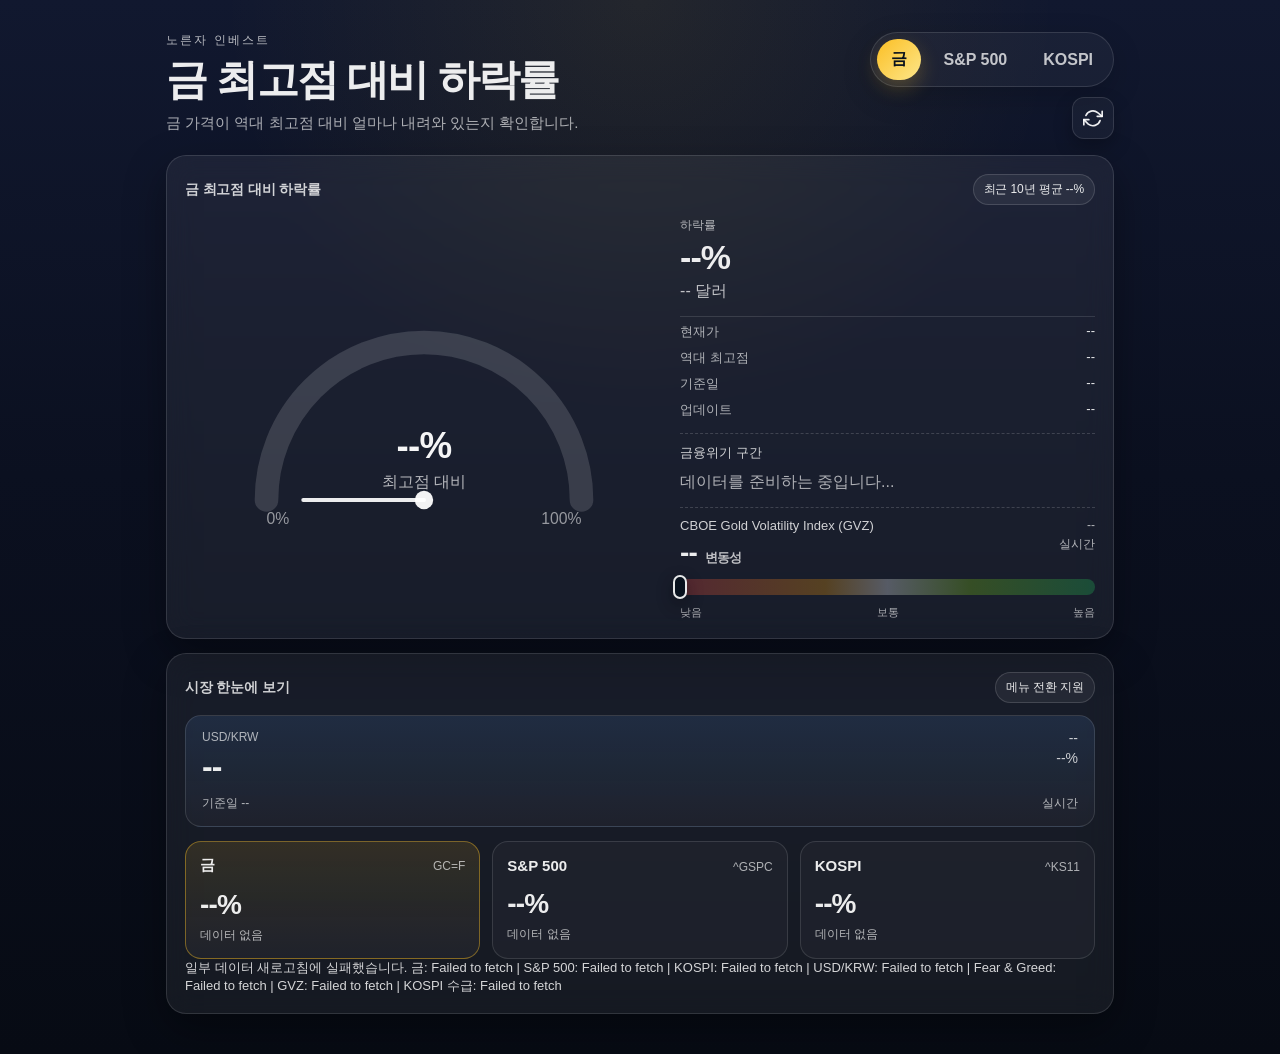
==== index.html @ 830c45ad "Deploy from noleunja002/noleunja-invest@c8a34fbc69ce54827d22c3bf6255920e33482e37" ====
<!doctype html>
<html lang="ko">
  <head>
    <meta charset="UTF-8" />
    <meta name="viewport" content="width=device-width, initial-scale=1.0" />
    <meta name="theme-color" content="#0b1020" />
    <meta
      name="description"
      content="금, S&P 500, KOSPI의 최고점 대비 하락률과 주요 금융위기 구간을 보여주는 대시보드"
    />
    <meta property="og:title" content="시장 하락률 게이지" />
    <meta
      property="og:description"
      content="금, S&P 500, KOSPI의 최고점 대비 하락률을 빠르게 확인하세요"
    />
    <meta property="og:type" content="website" />
    <meta property="og:image" content="/icons/og.png" />
    <meta name="twitter:card" content="summary_large_image" />
    <meta name="twitter:title" content="시장 하락률 게이지" />
    <meta
      name="twitter:description"
      content="최고점 대비 하락률과 주요 금융위기 구간을 한눈에 확인하세요"
    />
    <meta name="twitter:image" content="/icons/og.png" />
    <link rel="manifest" href="/manifest.webmanifest" />
    <link rel="icon" href="/icons/icon.svg" type="image/svg+xml" />
    <link rel="apple-touch-icon" href="/icons/icon.svg" />
    <title>시장 하락률 게이지</title>
    <script type="module" crossorigin src="/assets/index-pR6zV9r0.js"></script>
    <link rel="stylesheet" crossorigin href="/assets/index-CnhpKyGx.css">
  </head>
  <body>
    <div id="root"></div>
  </body>
</html>
---- assets/index-CnhpKyGx.css ----
:root{--bg: #0b1020;--bgGlow: rgba(250, 204, 21, .08);--card: rgba(255, 255, 255, .06);--cardBorder: rgba(255, 255, 255, .12);--text: rgba(255, 255, 255, .92);--muted: rgba(255, 255, 255, .65);--shadow: 0 16px 40px rgba(0, 0, 0, .35);--accent: #fbbf24}*{box-sizing:border-box}html,body,#root{min-height:100%}body{margin:0;font-family:Pretendard,Inter,Noto Sans KR,Apple SD Gothic Neo,Malgun Gothic,sans-serif;color:var(--text);background:radial-gradient(circle at top,var(--bgGlow),transparent 34%),linear-gradient(180deg,#11182f,#0b1020 45%,#070b14)}button,input,textarea,select{font:inherit}.wrap{max-width:980px;margin:0 auto;padding:32px 16px 40px}.header{display:flex;align-items:flex-start;justify-content:space-between;gap:16px;margin-bottom:16px}.title h1{margin:0;font-size:clamp(2rem,4vw,2.6rem);line-height:1.02;letter-spacing:-.04em}.eyebrow{margin:0 0 10px;color:#ffffffb3;font-size:12px;letter-spacing:.18em;text-transform:uppercase}.sub{max-width:560px;margin:10px 0 0;color:var(--muted);font-size:15px;line-height:1.6}.actions{display:flex;gap:8px}.headerControls{display:grid;gap:10px;justify-items:end}.menu{display:flex;gap:8px;padding:6px;border:1px solid rgba(255,255,255,.12);border-radius:999px;background:#ffffff0a;box-shadow:0 10px 30px #0000002e}.menuBtn{-webkit-appearance:none;-moz-appearance:none;appearance:none;border:0;background:transparent;color:#ffffffbd;padding:10px 14px;border-radius:999px;cursor:pointer;font-weight:700;transition:background .16s ease,color .16s ease,transform .16s ease}.menuBtn:hover{color:#fffffff5;transform:translateY(-1px)}.menuBtn.isActive{color:#08111d;background:linear-gradient(135deg,#fbbf24,#fde68a);box-shadow:0 8px 20px #fbbf243d}.btn{-webkit-appearance:none;-moz-appearance:none;appearance:none;border:1px solid var(--cardBorder);background:#ffffff0a;color:var(--text);padding:9px 12px;border-radius:12px;cursor:pointer;box-shadow:0 8px 18px #00000040;transition:background .16s ease,border-color .16s ease,transform .16s ease}.btn:hover{border-color:#ffffff38;background:#ffffff14;transform:translateY(-1px)}.btnPrimary{border-color:#fbbf2480;background:#fbbf241f}.btnIcon{width:42px;height:42px;padding:0;display:inline-flex;align-items:center;justify-content:center}.btn:disabled{opacity:.72;cursor:not-allowed;transform:none}.card{border:1px solid var(--cardBorder);background:var(--card);border-radius:20px;padding:18px;box-shadow:var(--shadow);-webkit-backdrop-filter:blur(14px);backdrop-filter:blur(14px)}.card+.card{margin-top:14px}.cardHeader{display:flex;align-items:center;justify-content:space-between;gap:12px;margin-bottom:12px}.cardTitle{margin:0;font-size:14px;color:#fffc;font-weight:700;letter-spacing:-.01em}.cardBadge{display:inline-flex;align-items:center;justify-content:center;padding:6px 10px;border-radius:999px;font-size:12px;letter-spacing:-.01em;color:#ffffffe6;background:#ffffff0f;border:1px solid rgba(255,255,255,.14);white-space:nowrap}.grid{display:grid;grid-template-columns:1.15fr 1fr;gap:18px;align-items:center}.gauge{display:flex;align-items:center;justify-content:center;padding-top:6px}.gaugeSvg{width:min(420px,100%);height:auto}.track{fill:none;stroke:#ffffff24;stroke-width:18;stroke-linecap:round}.arc{fill:none;stroke:url(#gaugeGrad);stroke-width:18;stroke-linecap:round}.needle line{stroke:#ffffffeb;stroke-width:3;stroke-linecap:round}.needle circle{fill:#fffffff2}.value{font-size:28px;font-weight:800;letter-spacing:-.02em;fill:#fffffff5}.label{font-size:12px;fill:#ffffffad}.tick{font-size:12px;fill:#ffffff8c}.stats{display:flex;flex-direction:column;gap:14px}.kpiLabel{font-size:12px;color:var(--muted)}.kpiValue{font-size:34px;font-weight:800;letter-spacing:-.03em;margin-top:4px}.kpiHint{margin-top:4px;color:#ffffffb8}.rows{display:grid;gap:8px;padding-top:6px;border-top:1px solid rgba(255,255,255,.12)}.row{display:flex;justify-content:space-between;gap:12px}.rowLabel{color:var(--muted);font-size:13px}.rowValue{font-size:13px;font-variant-numeric:tabular-nums;text-align:right}.details{border-top:1px dashed rgba(255,255,255,.16);padding-top:10px}.details summary{cursor:pointer;color:#ffffffc7;font-size:13px}.crises{border-top:1px dashed rgba(255,255,255,.16);padding-top:10px;display:grid;gap:10px}.crisesTitle{font-size:13px;color:#fffc}.crisisList{display:grid;gap:8px}.crisisItem{display:grid;grid-template-columns:auto 1fr auto;gap:10px;align-items:baseline;padding:9px 10px;border-radius:12px;border:1px solid rgba(255,255,255,.12);background:#ffffff08}.crisisDot{width:10px;height:10px;border-radius:999px;margin-top:4px;background:var(--accent);box-shadow:0 0 0 3px #ffffff0f}.crisisName{font-size:13px}.crisisMeta{grid-column:2 / span 2;color:#ffffff9e;font-size:12px}.crisisPct{font-size:13px;color:#ffffffeb;font-variant-numeric:tabular-nums}.muted{color:var(--muted)}.fxCard{display:grid;gap:10px;margin-bottom:14px;padding:14px 16px;border:1px solid rgba(255,255,255,.12);border-radius:16px;background:linear-gradient(180deg,#60a5fa1f,#ffffff08)}.fxCardTop{display:flex;align-items:flex-start;justify-content:space-between;gap:16px}.fxLabel{font-size:12px;color:var(--muted)}.fxValue{margin-top:4px;font-size:32px;font-weight:800;letter-spacing:-.03em}.fxChange{display:grid;gap:4px;justify-items:end;font-variant-numeric:tabular-nums;font-size:14px}.fxMeta{display:flex;justify-content:space-between;gap:12px;font-size:12px;color:#ffffffad}.fearGreedCard{display:grid;gap:10px;padding-top:10px;border-top:1px dashed rgba(255,255,255,.16)}.fearGreedHeader{display:flex;align-items:flex-start;justify-content:space-between;gap:12px}.fearGreedScore{display:flex;align-items:baseline;gap:8px;margin-top:4px;font-size:28px;font-weight:800;letter-spacing:-.03em}.fearGreedScore span{font-size:13px;font-weight:600;color:#ffffffb8}.fearGreedMeta{display:grid;gap:4px;justify-items:end;font-size:12px;color:#ffffffad}.fearGreedGauge{position:relative;height:16px}.fearGreedTrack{position:absolute;top:0;right:0;bottom:0;left:0;border-radius:999px;background:linear-gradient(90deg,#ef4444,#f59e0b 35%,#f8fafc 50%,#84cc16 70%,#22c55e);opacity:.28}.fearGreedFill{position:absolute;left:0;top:0;bottom:0;border-radius:999px}.fearGreedNeedle{position:absolute;top:-4px;width:14px;height:24px;border-radius:999px;border:2px solid rgba(255,255,255,.9);background:#08111d;box-shadow:0 6px 16px #00000059}.fearGreedScale{display:flex;justify-content:space-between;gap:12px;font-size:11px;color:#ffffff9e}.flowCard{display:grid;gap:12px;padding-top:10px;border-top:1px dashed rgba(255,255,255,.16)}.flowLegend{display:grid;grid-template-columns:1fr auto 1fr;align-items:center;gap:10px;font-size:11px;color:#ffffff9e}.flowLegendSell{justify-self:start;color:#93c5fd}.flowLegendCenter{color:#ffffff80}.flowLegendBuy{justify-self:end;color:#fca5a5}.flowRows{display:grid;gap:10px}.flowRow{display:grid;gap:6px}.flowRowTop{display:flex;align-items:baseline;justify-content:space-between;gap:12px}.flowName{font-size:13px;color:#ffffffd6}.flowValue{font-size:13px;font-variant-numeric:tabular-nums}.isBuyText{color:#fca5a5}.isSellText{color:#93c5fd}.flowTrack{position:relative;height:18px;border-radius:999px;background:#ffffff0f;overflow:hidden}.flowAxis{position:absolute;left:calc(50% - 1px);top:2px;bottom:2px;width:2px;border-radius:999px;background:#ffffff3d}.flowBar{position:absolute;top:2px;bottom:2px;border-radius:999px}.isBuyBar{left:50%;background:linear-gradient(90deg,#fb7185,#ef4444)}.isSellBar{right:50%;background:linear-gradient(90deg,#60a5fa,#2563eb)}.isUp{color:#fda4af}.isDown{color:#86efac}.isFlat{color:#ffffffc7}.isFear{background:linear-gradient(90deg,#b91c1c,#ef4444)}.isCool{background:linear-gradient(90deg,#f97316,#f59e0b)}.isWarm{background:linear-gradient(90deg,#d4d4d8,#fde68a)}.isGreed{background:linear-gradient(90deg,#65a30d,#16a34a)}.marketCards{display:grid;grid-template-columns:repeat(auto-fit,minmax(220px,1fr));gap:12px}.marketCard{-webkit-appearance:none;-moz-appearance:none;appearance:none;text-align:left;border:1px solid rgba(255,255,255,.12);background:#ffffff08;color:var(--text);border-radius:16px;padding:14px;cursor:pointer;transition:border-color .16s ease,background .16s ease,transform .16s ease}.marketCard:hover{border-color:#ffffff3d;background:#ffffff0f;transform:translateY(-1px)}.marketCard.isActive{border-color:#fbbf246b;background:linear-gradient(180deg,#fbbf241f,#ffffff0a)}.marketCardTop{display:flex;align-items:baseline;justify-content:space-between;gap:12px;margin-bottom:14px}.marketCardTop strong{font-size:15px}.marketCardTop span{font-size:12px;color:var(--muted)}.marketCardValue{font-size:28px;font-weight:800;letter-spacing:-.03em}.marketCardMeta{margin-top:6px;font-size:12px;color:#ffffffad}.stack{display:grid;gap:10px}.status{min-height:20px;font-size:13px;color:#ffffffd1}@media (max-width: 860px){.wrap{padding-top:24px}.header,.cardHeader,.row{flex-direction:column;align-items:flex-start}.actions{width:100%;justify-content:flex-start}.headerControls{width:100%;justify-items:start}.menu{width:100%;overflow-x:auto}.grid{grid-template-columns:1fr}.fxCardTop,.fxMeta,.fearGreedHeader{flex-direction:column;align-items:flex-start}.fearGreedMeta{justify-items:start}.rowValue{text-align:left}}
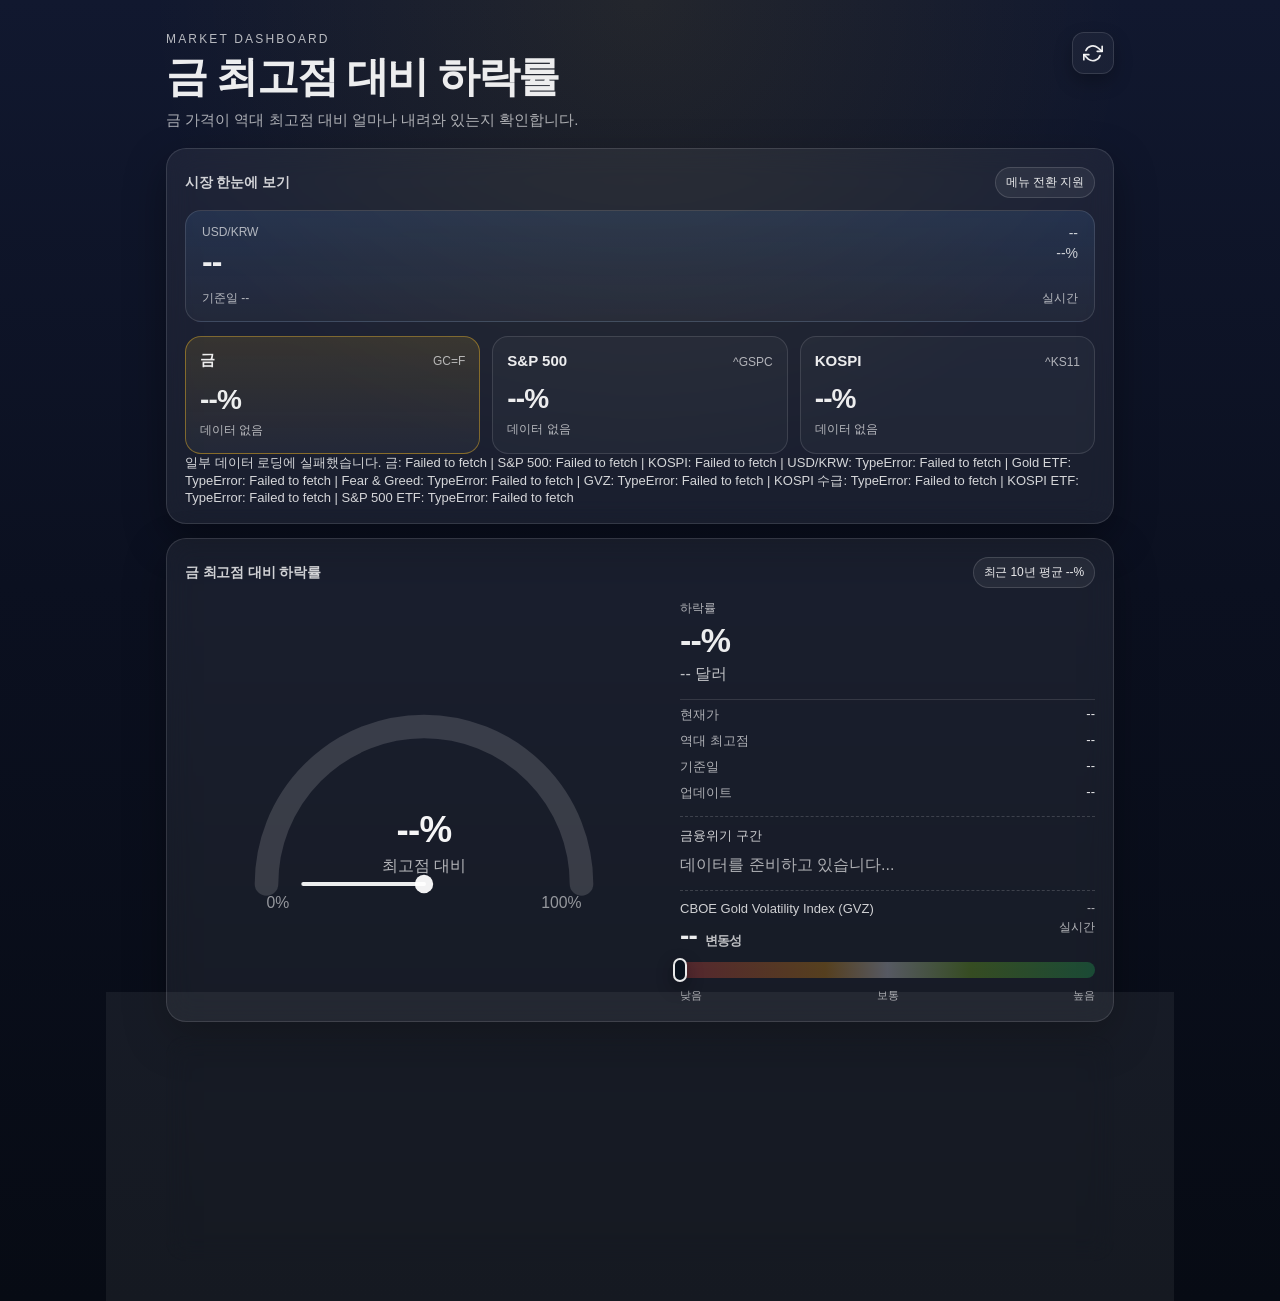
==== commit b1bcd334: "Deploy from noleunja002/noleunja-invest@25cadd99d7eaa1c0fa21e3482a8dd39b56656295" ====
--- a/index.html
+++ b/index.html
@@ -1,35 +1,29 @@
 <!doctype html>
 <html lang="ko">
-  <head>
-    <meta charset="UTF-8" />
-    <meta name="viewport" content="width=device-width, initial-scale=1.0" />
-    <meta name="theme-color" content="#0b1020" />
-    <meta
-      name="description"
-      content="금, S&P 500, KOSPI의 최고점 대비 하락률과 주요 금융위기 구간을 보여주는 대시보드"
-    />
-    <meta property="og:title" content="시장 하락률 게이지" />
-    <meta
-      property="og:description"
-      content="금, S&P 500, KOSPI의 최고점 대비 하락률을 빠르게 확인하세요"
-    />
-    <meta property="og:type" content="website" />
-    <meta property="og:image" content="/icons/og.png" />
-    <meta name="twitter:card" content="summary_large_image" />
-    <meta name="twitter:title" content="시장 하락률 게이지" />
-    <meta
-      name="twitter:description"
-      content="최고점 대비 하락률과 주요 금융위기 구간을 한눈에 확인하세요"
-    />
-    <meta name="twitter:image" content="/icons/og.png" />
-    <link rel="manifest" href="/manifest.webmanifest" />
-    <link rel="icon" href="/icons/icon.svg" type="image/svg+xml" />
-    <link rel="apple-touch-icon" href="/icons/icon.svg" />
-    <title>시장 하락률 게이지</title>
-    <script type="module" crossorigin src="/assets/index-pR6zV9r0.js"></script>
-    <link rel="stylesheet" crossorigin href="/assets/index-CnhpKyGx.css">
-  </head>
-  <body>
-    <div id="root"></div>
-  </body>
-</html>
+
+<head>
+  <meta charset="UTF-8" />
+  <meta name="viewport" content="width=device-width, initial-scale=1.0" />
+  <meta name="theme-color" content="#0b1020" />
+  <meta name="description" content="금, S&P 500, KOSPI의 최고점 대비 하락률과 주요 금융위기 구간을 보여주는 대시보드" />
+  <meta property="og:title" content="노른자 인베스트" />
+  <meta property="og:description" content="금, S&P 500, KOSPI의 최고점 대비 하락률을 빠르게 확인하세요" />
+  <meta property="og:type" content="website" />
+  <meta property="og:image" content="/icons/og.png" />
+  <meta name="twitter:card" content="summary_large_image" />
+  <meta name="twitter:title" content="노른자 인베스트" />
+  <meta name="twitter:description" content="최고점 대비 하락률과 주요 금융위기 구간을 한눈에 확인하세요" />
+  <meta name="twitter:image" content="/icons/og.png" />
+  <link rel="manifest" href="/manifest.webmanifest" />
+  <link rel="icon" href="/icons/icon.svg" type="image/svg+xml" />
+  <link rel="apple-touch-icon" href="/icons/icon.svg" />
+  <title>노른자 인베스트</title>
+  <script type="module" crossorigin src="/assets/index-Ckg2eREU.js"></script>
+  <link rel="stylesheet" crossorigin href="/assets/index-Uw_IAlEs.css">
+</head>
+
+<body>
+  <div id="root"></div>
+</body>
+
+</html>
--- a/assets/index-Uw_IAlEs.css
+++ b/assets/index-Uw_IAlEs.css
@@ -0,0 +1 @@
+:root{--bg: #0b1020;--bgGlow: rgba(250, 204, 21, .08);--card: rgba(255, 255, 255, .06);--cardBorder: rgba(255, 255, 255, .12);--text: rgba(255, 255, 255, .92);--muted: rgba(255, 255, 255, .65);--shadow: 0 16px 40px rgba(0, 0, 0, .35);--accent: #fbbf24}*{box-sizing:border-box}html,body,#root{min-height:100%}body{margin:0;font-family:Pretendard,Inter,Noto Sans KR,Apple SD Gothic Neo,Malgun Gothic,sans-serif;color:var(--text);background:radial-gradient(circle at top,var(--bgGlow),transparent 34%),linear-gradient(180deg,#11182f,#0b1020 45%,#070b14)}button,input,textarea,select{font:inherit}.wrap{max-width:980px;margin:0 auto;padding:32px 16px 40px}.header{display:flex;align-items:flex-start;justify-content:space-between;gap:16px;margin-bottom:16px}.title h1{margin:0;font-size:clamp(2rem,4vw,2.6rem);line-height:1.02;letter-spacing:-.04em}.eyebrow{margin:0 0 10px;color:#ffffffb3;font-size:12px;letter-spacing:.18em;text-transform:uppercase}.sub{max-width:560px;margin:10px 0 0;color:var(--muted);font-size:15px;line-height:1.6}.actions{display:flex;gap:8px}.headerControls{display:grid;gap:10px;justify-items:end}.menu{display:flex;gap:8px;padding:6px;border:1px solid rgba(255,255,255,.12);border-radius:999px;background:#ffffff0a;box-shadow:0 10px 30px #0000002e}.menuBtn{-webkit-appearance:none;-moz-appearance:none;appearance:none;border:0;background:transparent;color:#ffffffbd;padding:10px 14px;border-radius:999px;cursor:pointer;font-weight:700;transition:background .16s ease,color .16s ease,transform .16s ease}.menuBtn:hover{color:#fffffff5;transform:translateY(-1px)}.menuBtn.isActive{color:#08111d;background:linear-gradient(135deg,#fbbf24,#fde68a);box-shadow:0 8px 20px #fbbf243d}.btn{-webkit-appearance:none;-moz-appearance:none;appearance:none;border:1px solid var(--cardBorder);background:#ffffff0a;color:var(--text);padding:9px 12px;border-radius:12px;cursor:pointer;box-shadow:0 8px 18px #00000040;transition:background .16s ease,border-color .16s ease,transform .16s ease}.btn:hover{border-color:#ffffff38;background:#ffffff14;transform:translateY(-1px)}.btnPrimary{border-color:#fbbf2480;background:#fbbf241f}.btnIcon{width:42px;height:42px;padding:0;display:inline-flex;align-items:center;justify-content:center}.btn:disabled{opacity:.72;cursor:not-allowed;transform:none}.card{border:1px solid var(--cardBorder);background:var(--card);border-radius:20px;padding:18px;box-shadow:var(--shadow);-webkit-backdrop-filter:blur(14px);backdrop-filter:blur(14px)}.card+.card{margin-top:14px}.cardHeader{display:flex;align-items:center;justify-content:space-between;gap:12px;margin-bottom:12px}.cardTitle{margin:0;font-size:14px;color:#fffc;font-weight:700;letter-spacing:-.01em}.cardBadge{display:inline-flex;align-items:center;justify-content:center;padding:6px 10px;border-radius:999px;font-size:12px;letter-spacing:-.01em;color:#ffffffe6;background:#ffffff0f;border:1px solid rgba(255,255,255,.14);white-space:nowrap}.grid{display:grid;grid-template-columns:1.15fr 1fr;gap:18px;align-items:center}.gauge{display:flex;align-items:center;justify-content:center;padding-top:6px}.gaugeSvg{width:min(420px,100%);height:auto}.track{fill:none;stroke:#ffffff24;stroke-width:18;stroke-linecap:round}.arc{fill:none;stroke:url(#gaugeGrad);stroke-width:18;stroke-linecap:round}.gaugeMarkRing{fill:#0b1020eb;stroke:#ffffff52;stroke-width:2}.gaugeMarkDot{stroke:#ffffffe0;stroke-width:1.5}.needle line{stroke:#ffffffeb;stroke-width:3;stroke-linecap:round}.needle circle{fill:#fffffff2}.value{font-size:28px;font-weight:800;letter-spacing:-.02em;fill:#fffffff5}.label{font-size:12px;fill:#ffffffad}.tick{font-size:12px;fill:#ffffff8c}.stats{display:flex;flex-direction:column;gap:14px}.kpiLabel{font-size:12px;color:var(--muted)}.kpiValue{font-size:34px;font-weight:800;letter-spacing:-.03em;margin-top:4px}.kpiHint{margin-top:4px;color:#ffffffb8}.rows{display:grid;gap:8px;padding-top:6px;border-top:1px solid rgba(255,255,255,.12)}.row{display:flex;justify-content:space-between;gap:12px}.rowLabel{color:var(--muted);font-size:13px}.rowValue{font-size:13px;font-variant-numeric:tabular-nums;text-align:right}.details{border-top:1px dashed rgba(255,255,255,.16);padding-top:10px}.details summary{cursor:pointer;color:#ffffffc7;font-size:13px}.crises{border-top:1px dashed rgba(255,255,255,.16);padding-top:10px;display:grid;gap:10px}.crisesTitle{font-size:13px;color:#fffc}.crisisList{display:grid;gap:8px}.crisisItem{display:grid;grid-template-columns:auto 1fr auto;gap:10px;align-items:baseline;padding:9px 10px;border-radius:12px;border:1px solid rgba(255,255,255,.12);background:#ffffff08}.crisisDot{width:10px;height:10px;border-radius:999px;margin-top:4px;background:var(--accent);box-shadow:0 0 0 3px #ffffff0f}.crisisName{font-size:13px}.crisisMeta{grid-column:2 / span 2;color:#ffffff9e;font-size:12px}.crisisPct{font-size:13px;color:#ffffffeb;font-variant-numeric:tabular-nums}.muted{color:var(--muted)}.fxCard{display:grid;gap:10px;margin-bottom:14px;padding:14px 16px;border:1px solid rgba(255,255,255,.12);border-radius:16px;background:linear-gradient(180deg,#60a5fa1f,#ffffff08)}.fxCardTop{display:flex;align-items:flex-start;justify-content:space-between;gap:16px}.fxLabel{font-size:12px;color:var(--muted)}.fxValue{margin-top:4px;font-size:32px;font-weight:800;letter-spacing:-.03em}.fxChange{display:grid;gap:4px;justify-items:end;font-variant-numeric:tabular-nums;font-size:14px}.fxMeta{display:flex;justify-content:space-between;gap:12px;font-size:12px;color:#ffffffad}.fearGreedCard{display:grid;gap:10px;padding-top:10px;border-top:1px dashed rgba(255,255,255,.16)}.fearGreedHeader{display:flex;align-items:flex-start;justify-content:space-between;gap:12px}.fearGreedScore{display:flex;align-items:baseline;gap:8px;margin-top:4px;font-size:28px;font-weight:800;letter-spacing:-.03em}.fearGreedScore span{font-size:13px;font-weight:600;color:#ffffffb8}.fearGreedMeta{display:grid;gap:4px;justify-items:end;font-size:12px;color:#ffffffad}.fearGreedGauge{position:relative;height:16px}.fearGreedPanel{width:min(420px,100%);display:grid;gap:12px}.fearGreedGaugeLarge{position:relative;height:22px}.fearGreedTrack{position:absolute;top:0;right:0;bottom:0;left:0;border-radius:999px;background:linear-gradient(90deg,#ef4444,#f59e0b 35%,#f8fafc 50%,#84cc16 70%,#22c55e);opacity:.28}.fearGreedFill{position:absolute;left:0;top:0;bottom:0;border-radius:999px}.fearGreedNeedle{position:absolute;top:-4px;width:14px;height:24px;border-radius:999px;border:2px solid rgba(255,255,255,.9);background:#08111d;box-shadow:0 6px 16px #00000059}.fearGreedScale{display:flex;justify-content:space-between;gap:12px;font-size:11px;color:#ffffff9e}.etfGrid{display:grid;grid-template-columns:repeat(auto-fit,minmax(190px,1fr));gap:10px}.etfCard{border-radius:14px;border:1px solid rgba(255,255,255,.12);background:#ffffff08;padding:12px;display:grid;gap:8px}.etfTop{display:flex;align-items:baseline;justify-content:space-between;gap:12px}.etfSymbol{font-size:13px;font-weight:700;letter-spacing:-.01em}.etfName{font-size:12px;color:#ffffffad}.etfPrice{font-size:22px;font-weight:800;letter-spacing:-.02em;font-variant-numeric:tabular-nums}.etfCurrency{font-size:12px;color:var(--muted)}.etfChange{display:flex;align-items:center;justify-content:space-between;gap:10px;font-size:13px;font-variant-numeric:tabular-nums}.etfMeta{font-size:12px;color:#ffffff9e}.flowCard{display:grid;gap:12px;padding-top:10px;border-top:1px dashed rgba(255,255,255,.16)}.flowLegend{display:grid;grid-template-columns:1fr auto 1fr;align-items:center;gap:10px;font-size:11px;color:#ffffff9e}.flowLegendSell{justify-self:start;color:#93c5fd}.flowLegendCenter{color:#ffffff80}.flowLegendBuy{justify-self:end;color:#fca5a5}.flowRows{display:grid;gap:10px}.flowRow{display:grid;gap:6px}.flowRowTop{display:flex;align-items:baseline;justify-content:space-between;gap:12px}.flowName{font-size:13px;color:#ffffffd6}.flowValue{font-size:13px;font-variant-numeric:tabular-nums}.isBuyText{color:#fca5a5}.isSellText{color:#93c5fd}.flowTrack{position:relative;height:18px;border-radius:999px;background:#ffffff0f;overflow:hidden}.flowAxis{position:absolute;left:calc(50% - 1px);top:2px;bottom:2px;width:2px;border-radius:999px;background:#ffffff3d}.flowBar{position:absolute;top:2px;bottom:2px;border-radius:999px}.isBuyBar{left:50%;background:linear-gradient(90deg,#fb7185,#ef4444)}.isSellBar{right:50%;background:linear-gradient(90deg,#60a5fa,#2563eb)}.isUp{color:#fda4af}.isDown{color:#86efac}.isFlat{color:#ffffffc7}.isFear{background:linear-gradient(90deg,#b91c1c,#ef4444)}.isCool{background:linear-gradient(90deg,#f97316,#f59e0b)}.isWarm{background:linear-gradient(90deg,#d4d4d8,#fde68a)}.isGreed{background:linear-gradient(90deg,#65a30d,#16a34a)}.marketCards{display:grid;grid-template-columns:repeat(auto-fit,minmax(220px,1fr));gap:12px}.marketCard{-webkit-appearance:none;-moz-appearance:none;appearance:none;text-align:left;border:1px solid rgba(255,255,255,.12);background:#ffffff08;color:var(--text);border-radius:16px;padding:14px;cursor:pointer;transition:border-color .16s ease,background .16s ease,transform .16s ease}.marketCard:hover{border-color:#ffffff3d;background:#ffffff0f;transform:translateY(-1px)}.marketCard.isActive{border-color:#fbbf246b;background:linear-gradient(180deg,#fbbf241f,#ffffff0a)}.marketCardTop{display:flex;align-items:baseline;justify-content:space-between;gap:12px;margin-bottom:14px}.marketCardTop strong{font-size:15px}.marketCardTop span{font-size:12px;color:var(--muted)}.marketCardValue{font-size:28px;font-weight:800;letter-spacing:-.03em}.marketCardMeta{margin-top:6px;font-size:12px;color:#ffffffad}.stack{display:grid;gap:10px}.status{min-height:20px;font-size:13px;color:#ffffffd1}@media (max-width: 860px){.wrap{padding-top:24px}.header,.cardHeader,.row{flex-direction:column;align-items:flex-start}.actions{width:100%;justify-content:flex-start}.headerControls{width:100%;justify-items:start}.menu{width:100%;overflow-x:auto}.grid{grid-template-columns:1fr}.fxCardTop,.fxMeta,.fearGreedHeader{flex-direction:column;align-items:flex-start}.fearGreedMeta{justify-items:start}.rowValue{text-align:left}}
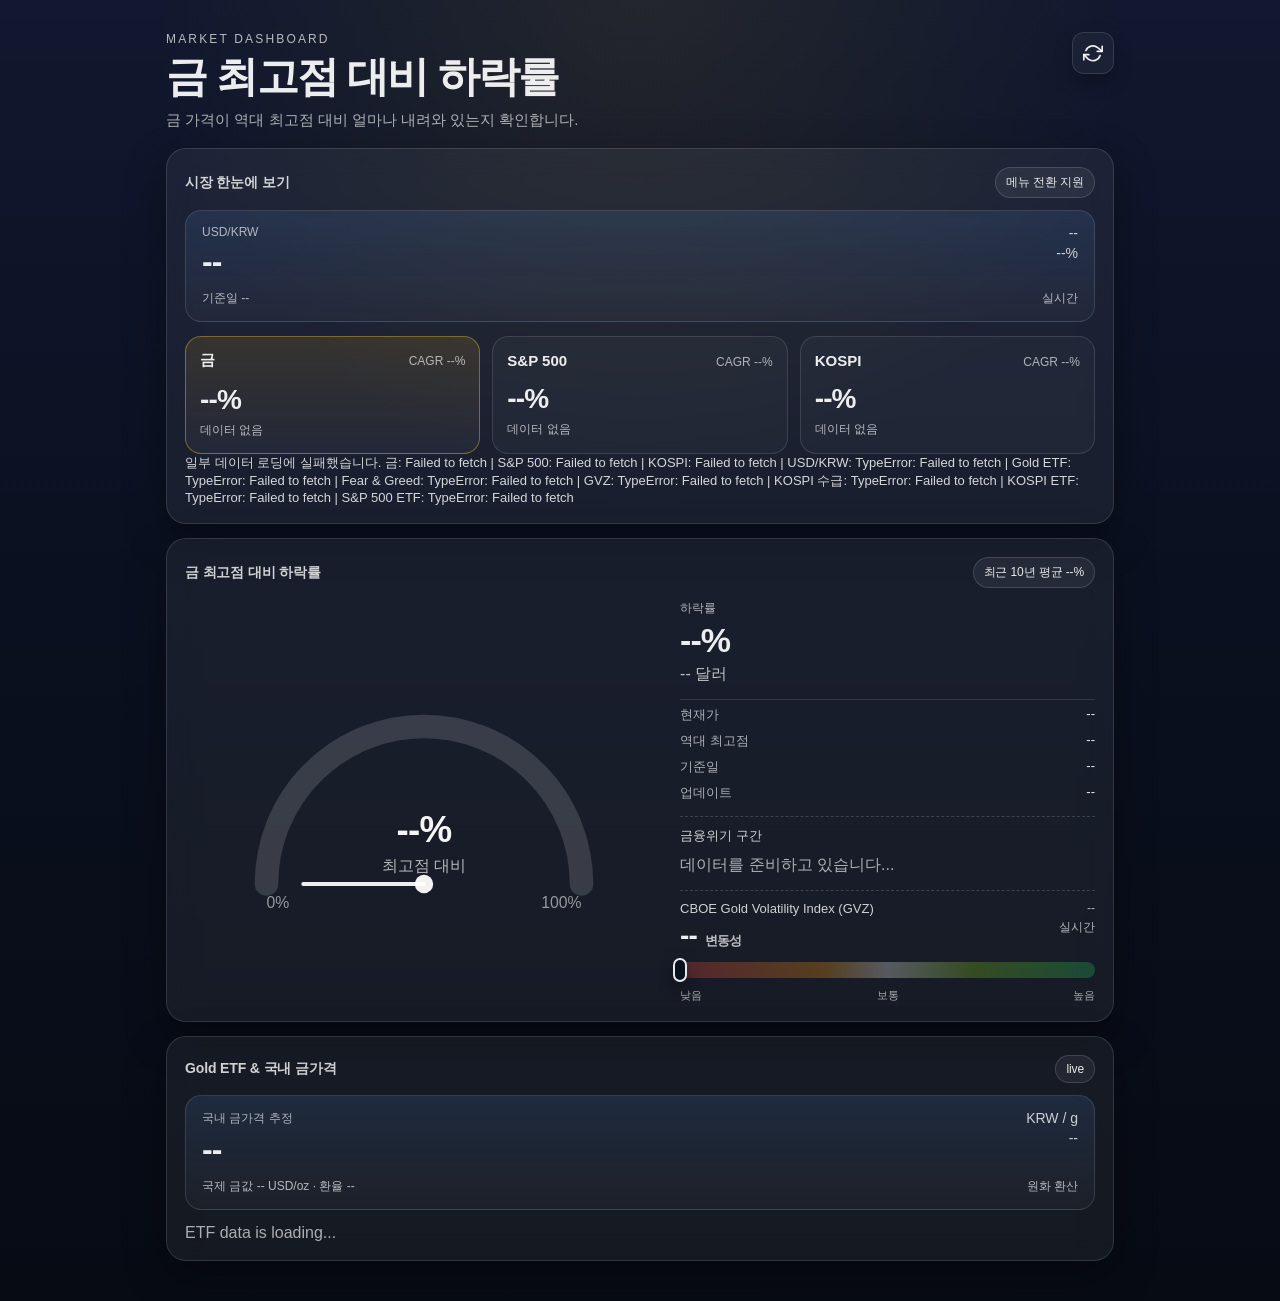
==== commit 5b7fef27: "Deploy from noleunja002/noleunja-invest@fcdfcc2dca2ae74b493481340cdbaa509ccfe6ea" ====
--- a/index.html
+++ b/index.html
@@ -18,7 +18,7 @@
   <link rel="icon" href="/icons/icon.svg" type="image/svg+xml" />
   <link rel="apple-touch-icon" href="/icons/icon.svg" />
   <title>노른자 인베스트</title>
-  <script type="module" crossorigin src="/assets/index-Ckg2eREU.js"></script>
+  <script type="module" crossorigin src="/assets/index-BL6utF9B.js"></script>
   <link rel="stylesheet" crossorigin href="/assets/index-Uw_IAlEs.css">
 </head>
 
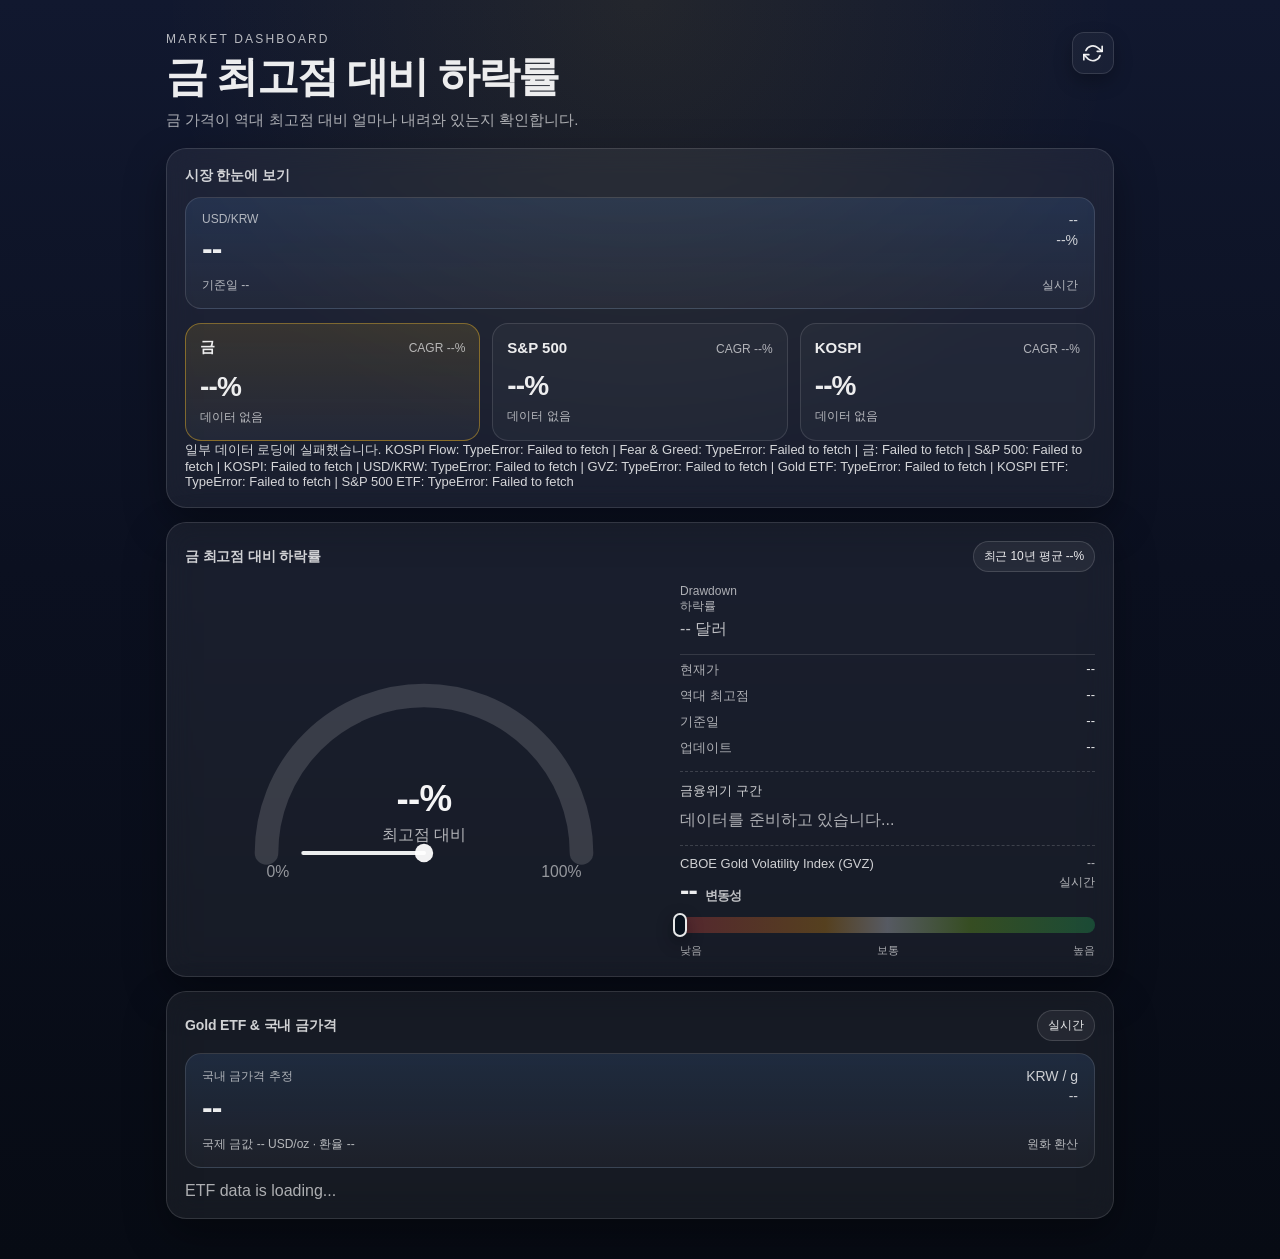
==== commit c7a93b75: "Deploy from noleunja002/noleunja-invest@ef767f78e2d3f3beb24cce9d5e61538611f882fd" ====
--- a/index.html
+++ b/index.html
@@ -18,8 +18,8 @@
   <link rel="icon" href="/icons/icon.svg" type="image/svg+xml" />
   <link rel="apple-touch-icon" href="/icons/icon.svg" />
   <title>노른자 인베스트</title>
-  <script type="module" crossorigin src="/assets/index-BL6utF9B.js"></script>
-  <link rel="stylesheet" crossorigin href="/assets/index-Uw_IAlEs.css">
+  <script type="module" crossorigin src="/assets/index-BhFHUaqE.js"></script>
+  <link rel="stylesheet" crossorigin href="/assets/index-CkWF60Bv.css">
 </head>
 
 <body>
--- a/assets/index-CkWF60Bv.css
+++ b/assets/index-CkWF60Bv.css
@@ -0,0 +1 @@
+:root{--bg: #0b1020;--bgGlow: rgba(250, 204, 21, .08);--card: rgba(255, 255, 255, .06);--cardBorder: rgba(255, 255, 255, .12);--text: rgba(255, 255, 255, .92);--muted: rgba(255, 255, 255, .65);--shadow: 0 16px 40px rgba(0, 0, 0, .35);--accent: #fbbf24}*{box-sizing:border-box}html,body,#root{min-height:100%}body{margin:0;font-family:Pretendard,Inter,Noto Sans KR,Apple SD Gothic Neo,Malgun Gothic,sans-serif;color:var(--text);background:radial-gradient(circle at top,var(--bgGlow),transparent 34%),linear-gradient(180deg,#11182f,#0b1020 45%,#070b14)}button,input,textarea,select{font:inherit}.wrap{max-width:980px;margin:0 auto;padding:32px 16px 40px}.header{display:flex;align-items:flex-start;justify-content:space-between;gap:16px;margin-bottom:16px}.title h1{margin:0;font-size:clamp(2rem,4vw,2.6rem);line-height:1.02;letter-spacing:-.04em}.eyebrow{margin:0 0 10px;color:#ffffffb3;font-size:12px;letter-spacing:.18em;text-transform:uppercase}.sub{max-width:560px;margin:10px 0 0;color:var(--muted);font-size:15px;line-height:1.6}.actions{display:flex;gap:8px}.headerControls{display:grid;gap:10px;justify-items:end}.menu{display:flex;gap:8px;padding:6px;border:1px solid rgba(255,255,255,.12);border-radius:999px;background:#ffffff0a;box-shadow:0 10px 30px #0000002e}.menuBtn{-webkit-appearance:none;-moz-appearance:none;appearance:none;border:0;background:transparent;color:#ffffffbd;padding:10px 14px;border-radius:999px;cursor:pointer;font-weight:700;transition:background .16s ease,color .16s ease,transform .16s ease}.menuBtn:hover{color:#fffffff5;transform:translateY(-1px)}.menuBtn.isActive{color:#08111d;background:linear-gradient(135deg,#fbbf24,#fde68a);box-shadow:0 8px 20px #fbbf243d}.btn{-webkit-appearance:none;-moz-appearance:none;appearance:none;border:1px solid var(--cardBorder);background:#ffffff0a;color:var(--text);padding:9px 12px;border-radius:12px;cursor:pointer;box-shadow:0 8px 18px #00000040;transition:background .16s ease,border-color .16s ease,transform .16s ease}.btn:hover{border-color:#ffffff38;background:#ffffff14;transform:translateY(-1px)}.btnPrimary{border-color:#fbbf2480;background:#fbbf241f}.btnIcon{width:42px;height:42px;padding:0;display:inline-flex;align-items:center;justify-content:center}.btn:disabled{opacity:.72;cursor:not-allowed;transform:none}.card{border:1px solid var(--cardBorder);background:var(--card);border-radius:20px;padding:18px;box-shadow:var(--shadow);-webkit-backdrop-filter:blur(14px);backdrop-filter:blur(14px)}.card+.card{margin-top:14px}.cardHeader{display:flex;align-items:center;justify-content:space-between;gap:12px;margin-bottom:12px}.cardTitle{margin:0;font-size:14px;color:#fffc;font-weight:700;letter-spacing:-.01em}.cardBadge{display:inline-flex;align-items:center;justify-content:center;padding:6px 10px;border-radius:999px;font-size:12px;letter-spacing:-.01em;color:#ffffffe6;background:#ffffff0f;border:1px solid rgba(255,255,255,.14);white-space:nowrap}.skeleton{position:relative;overflow:hidden;border-radius:999px;background:#ffffff14}.skeleton:after{content:"";position:absolute;top:0;right:0;bottom:0;left:0;transform:translate(-100%);background:linear-gradient(90deg,transparent 0%,rgba(255,255,255,.18) 50%,transparent 100%);animation:skeletonShimmer 1.35s ease-in-out infinite}.skeletonText{height:12px}.skeletonValue{height:34px;border-radius:14px}.skeletonHeroValue{width:160px;height:36px;border-radius:14px}.skeletonPrice{width:110px;height:28px;border-radius:12px}.skeletonCircle{width:min(320px,100%);aspect-ratio:1 / 1;border-radius:50%}.skeletonDot{width:10px;height:10px;margin-top:4px;border-radius:999px}.skeletonBar{width:100%;height:18px;border-radius:999px}.skeletonBarLarge{width:min(420px,100%);height:22px;border-radius:999px}.skeletonAlignEnd{justify-items:end}.skeletonW12{width:12%}.skeletonW16{width:16%}.skeletonW20{width:20%}.skeletonW24{width:24%}.skeletonW28{width:28%}.skeletonW32{width:32%}.skeletonW36{width:36%}.skeletonW40{width:40%}.skeletonW44{width:44%}.skeletonW52{width:52%}.skeletonW60{width:60%}.grid{display:grid;grid-template-columns:1.15fr 1fr;gap:18px;align-items:center}.gauge{display:flex;align-items:center;justify-content:center;padding-top:6px}.gaugeSkeleton{width:min(420px,100%);display:flex;justify-content:center}.gaugeSvg{width:min(420px,100%);height:auto}.track{fill:none;stroke:#ffffff24;stroke-width:18;stroke-linecap:round}.arc{fill:none;stroke:url(#gaugeGrad);stroke-width:18;stroke-linecap:round}.gaugeMarkRing{fill:#0b1020eb;stroke:#ffffff52;stroke-width:2}.gaugeMarkDot{stroke:#ffffffe0;stroke-width:1.5}.needle line{stroke:#ffffffeb;stroke-width:3;stroke-linecap:round}.needle circle{fill:#fffffff2}.value{font-size:28px;font-weight:800;letter-spacing:-.02em;fill:#fffffff5}.label{font-size:12px;fill:#ffffffad}.tick{font-size:12px;fill:#ffffff8c}.stats{display:flex;flex-direction:column;gap:14px}.kpiLabel{font-size:12px;color:var(--muted)}.kpiValue{font-size:34px;font-weight:800;letter-spacing:-.03em;margin-top:4px}.kpiHint{margin-top:4px;color:#ffffffb8}.rows{display:grid;gap:8px;padding-top:6px;border-top:1px solid rgba(255,255,255,.12)}.row{display:flex;justify-content:space-between;gap:12px}.rowLabel{color:var(--muted);font-size:13px}.rowValue{font-size:13px;font-variant-numeric:tabular-nums;text-align:right}.details{border-top:1px dashed rgba(255,255,255,.16);padding-top:10px}.details summary{cursor:pointer;color:#ffffffc7;font-size:13px}.crises{border-top:1px dashed rgba(255,255,255,.16);padding-top:10px;display:grid;gap:10px}.crisesTitle{font-size:13px;color:#fffc}.crisisList{display:grid;gap:8px}.crisisItem{display:grid;grid-template-columns:auto 1fr auto;gap:10px;align-items:baseline;padding:9px 10px;border-radius:12px;border:1px solid rgba(255,255,255,.12);background:#ffffff08}.crisisDot{width:10px;height:10px;border-radius:999px;margin-top:4px;box-shadow:0 0 0 3px #ffffff0f}.crisisName{font-size:13px}.crisisMeta{grid-column:2 / span 2;color:#ffffff9e;font-size:12px}.crisisPct{font-size:13px;color:#ffffffeb;font-variant-numeric:tabular-nums}.muted{color:var(--muted)}.fxCard{display:grid;gap:10px;margin-bottom:14px;padding:14px 16px;border:1px solid rgba(255,255,255,.12);border-radius:16px;background:linear-gradient(180deg,#60a5fa1f,#ffffff08)}.fxCardTop{display:flex;align-items:flex-start;justify-content:space-between;gap:16px}.fxLabel{font-size:12px;color:var(--muted)}.fxValue{margin-top:4px;font-size:32px;font-weight:800;letter-spacing:-.03em}.fxChange{display:grid;gap:4px;justify-items:end;font-variant-numeric:tabular-nums;font-size:14px}.fxMeta{display:flex;justify-content:space-between;gap:12px;font-size:12px;color:#ffffffad}.fearGreedCard{display:grid;gap:10px;padding-top:10px;border-top:1px dashed rgba(255,255,255,.16)}.fearGreedHeader{display:flex;align-items:flex-start;justify-content:space-between;gap:12px}.fearGreedScore{display:flex;align-items:baseline;gap:8px;margin-top:4px;font-size:28px;font-weight:800;letter-spacing:-.03em}.fearGreedScore span{font-size:13px;font-weight:600;color:#ffffffb8}.fearGreedMeta{display:grid;gap:4px;justify-items:end;font-size:12px;color:#ffffffad}.fearGreedGauge{position:relative;height:16px}.fearGreedPanel{width:min(420px,100%);display:grid;gap:12px}.fearGreedGaugeLarge{position:relative;height:22px}.fearGreedTrack{position:absolute;top:0;right:0;bottom:0;left:0;border-radius:999px;background:linear-gradient(90deg,#ef4444,#f59e0b 35%,#f8fafc 50%,#84cc16 70%,#22c55e);opacity:.28}.fearGreedFill{position:absolute;left:0;top:0;bottom:0;border-radius:999px}.fearGreedNeedle{position:absolute;top:-4px;width:14px;height:24px;border-radius:999px;border:2px solid rgba(255,255,255,.9);background:#08111d;box-shadow:0 6px 16px #00000059}.fearGreedScale{display:flex;justify-content:space-between;gap:12px;font-size:11px;color:#ffffff9e}.etfGrid{display:grid;grid-template-columns:repeat(auto-fit,minmax(190px,1fr));gap:10px}.etfCard{border-radius:14px;border:1px solid rgba(255,255,255,.12);background:#ffffff08;padding:12px;display:grid;gap:8px}.etfCardLink{color:inherit;text-decoration:none;transition:transform .16s ease,border-color .16s ease,background-color .16s ease,box-shadow .16s ease}.etfCardLink:hover{transform:translateY(-2px);border-color:#ffffff3d;background:#ffffff0f;box-shadow:0 14px 28px #0f172a2e}.etfCardLink:focus-visible{outline:2px solid rgba(96,165,250,.9);outline-offset:3px}.etfTop{display:flex;align-items:baseline;justify-content:space-between;gap:12px}.etfSymbol{font-size:13px;font-weight:700;letter-spacing:-.01em}.etfName{font-size:12px;color:#ffffffad}.etfPrice{font-size:22px;font-weight:800;letter-spacing:-.02em;font-variant-numeric:tabular-nums}.etfCurrency{font-size:12px;color:var(--muted)}.etfChange{display:flex;align-items:center;justify-content:space-between;gap:10px;font-size:13px;font-variant-numeric:tabular-nums}.etfMeta{font-size:12px;color:#ffffff9e}.flowCard{display:grid;gap:12px;padding-top:10px;border-top:1px dashed rgba(255,255,255,.16)}.flowLegend{display:grid;grid-template-columns:1fr auto 1fr;align-items:center;gap:10px;font-size:11px;color:#ffffff9e}.flowLegendSell{justify-self:start;color:#93c5fd}.flowLegendCenter{color:#ffffff80}.flowLegendBuy{justify-self:end;color:#fca5a5}.flowRows{display:grid;gap:10px}.flowRow{display:grid;gap:6px}.flowRowTop{display:flex;align-items:baseline;justify-content:space-between;gap:12px}.flowName{font-size:13px;color:#ffffffd6}.flowValue{font-size:13px;font-variant-numeric:tabular-nums}.isBuyText{color:#fca5a5}.isSellText{color:#93c5fd}.flowTrack{position:relative;height:18px;border-radius:999px;background:#ffffff0f;overflow:hidden}.flowAxis{position:absolute;left:calc(50% - 1px);top:2px;bottom:2px;width:2px;border-radius:999px;background:#ffffff3d}.flowBar{position:absolute;top:2px;bottom:2px;border-radius:999px}.isBuyBar{left:50%;background:linear-gradient(90deg,#fb7185,#ef4444)}.isSellBar{right:50%;background:linear-gradient(90deg,#60a5fa,#2563eb)}.isUp{color:#fda4af}.isDown{color:#86efac}.isFlat{color:#ffffffc7}.isFear{background:linear-gradient(90deg,#b91c1c,#ef4444)}.isCool{background:linear-gradient(90deg,#f97316,#f59e0b)}.isWarm{background:linear-gradient(90deg,#d4d4d8,#fde68a)}.isGreed{background:linear-gradient(90deg,#65a30d,#16a34a)}.marketCards{display:grid;grid-template-columns:repeat(auto-fit,minmax(220px,1fr));gap:12px}.marketCard{-webkit-appearance:none;-moz-appearance:none;appearance:none;text-align:left;border:1px solid rgba(255,255,255,.12);background:#ffffff08;color:var(--text);border-radius:16px;padding:14px;cursor:pointer;transition:border-color .16s ease,background .16s ease,transform .16s ease}.marketCard:hover{border-color:#ffffff3d;background:#ffffff0f;transform:translateY(-1px)}.marketCard.isActive{border-color:#fbbf246b;background:linear-gradient(180deg,#fbbf241f,#ffffff0a)}.marketCardTop{display:flex;align-items:baseline;justify-content:space-between;gap:12px;margin-bottom:14px}.marketCardTop strong{font-size:15px}.marketCardTop span{font-size:12px;color:var(--muted)}.marketCardValue{font-size:28px;font-weight:800;letter-spacing:-.03em}.marketCardMeta{margin-top:6px;font-size:12px;color:#ffffffad}.stack{display:grid;gap:10px}.status{min-height:20px;font-size:13px;color:#ffffffd1}@keyframes skeletonShimmer{to{transform:translate(100%)}}@media (max-width: 860px){.wrap{padding-top:24px}.header,.cardHeader,.row{flex-direction:column;align-items:flex-start}.actions{width:100%;justify-content:flex-start}.headerControls{width:100%;justify-items:start}.menu{width:100%;overflow-x:auto}.grid{grid-template-columns:1fr}.fxCardTop,.fxMeta,.fearGreedHeader{flex-direction:column;align-items:flex-start}.fearGreedMeta{justify-items:start}.rowValue{text-align:left}}
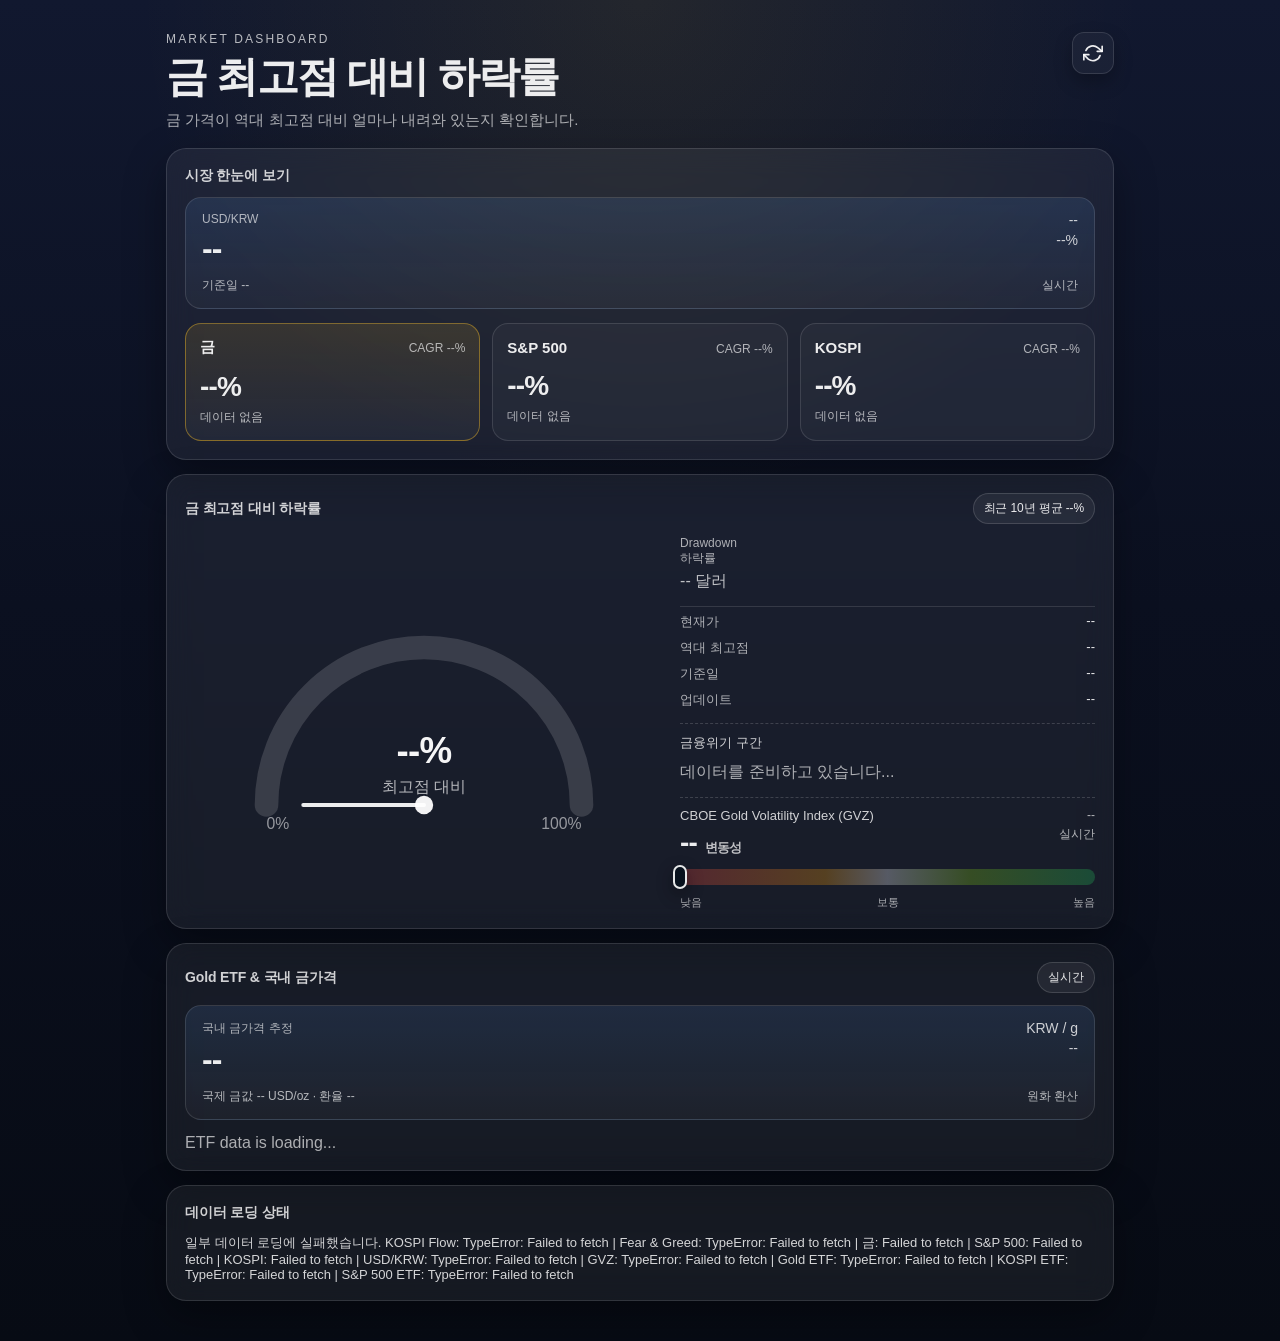
==== commit 2e78e963: "Deploy from noleunja002/noleunja-invest@260e26b7fb96cab0c4d3cb0020fe9a192d6f1289" ====
--- a/index.html
+++ b/index.html
@@ -18,7 +18,7 @@
   <link rel="icon" href="/icons/icon.svg" type="image/svg+xml" />
   <link rel="apple-touch-icon" href="/icons/icon.svg" />
   <title>노른자 인베스트</title>
-  <script type="module" crossorigin src="/assets/index-BhFHUaqE.js"></script>
+  <script type="module" crossorigin src="/assets/index-CRNzb007.js"></script>
   <link rel="stylesheet" crossorigin href="/assets/index-CkWF60Bv.css">
 </head>
 
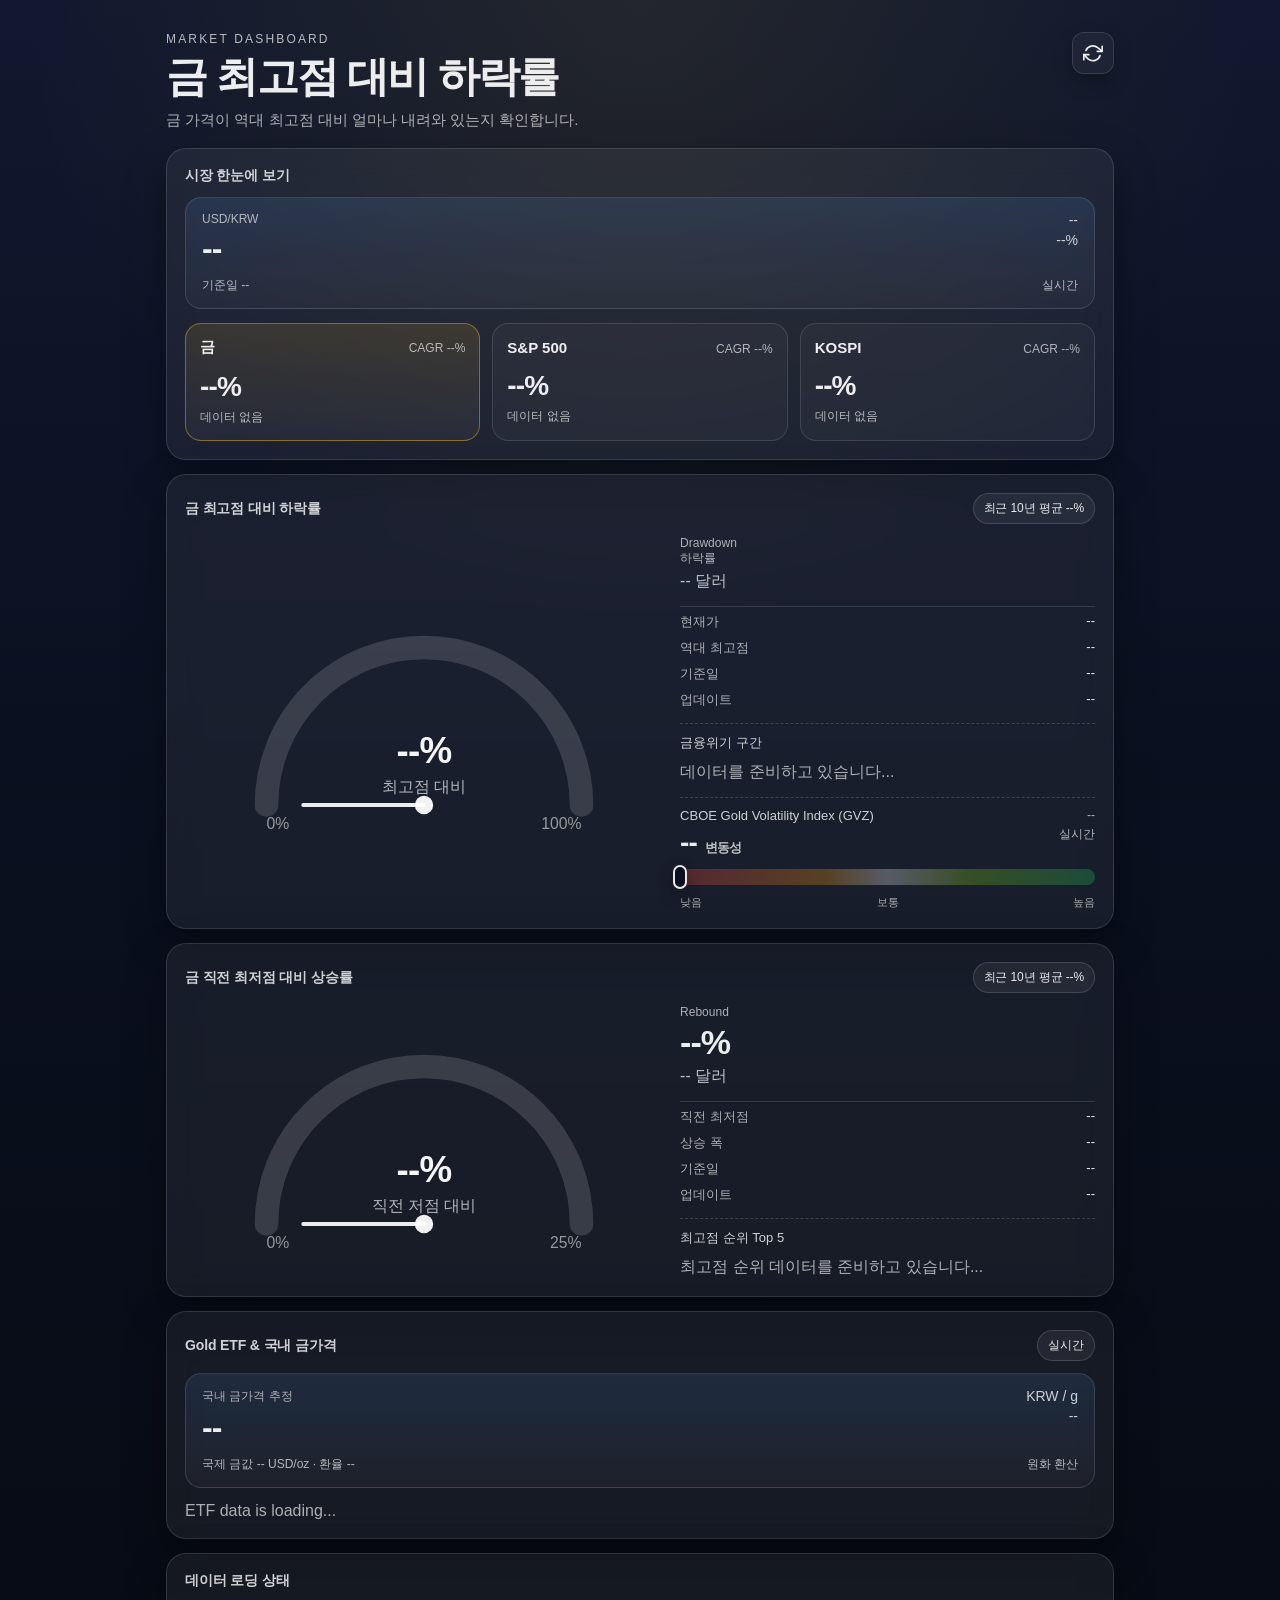
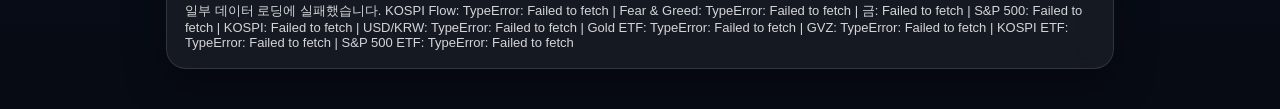
==== commit 56a2d762: "Deploy from noleunja002/noleunja-invest@8f85c12b12fe9c973176f7cf1b834219000eed98" ====
--- a/index.html
+++ b/index.html
@@ -18,8 +18,8 @@
   <link rel="icon" href="/icons/icon.svg" type="image/svg+xml" />
   <link rel="apple-touch-icon" href="/icons/icon.svg" />
   <title>노른자 인베스트</title>
-  <script type="module" crossorigin src="/assets/index-CRNzb007.js"></script>
-  <link rel="stylesheet" crossorigin href="/assets/index-CkWF60Bv.css">
+  <script type="module" crossorigin src="/assets/index-CSrl534p.js"></script>
+  <link rel="stylesheet" crossorigin href="/assets/index-B-ldM1D2.css">
 </head>
 
 <body>
--- a/assets/index-B-ldM1D2.css
+++ b/assets/index-B-ldM1D2.css
@@ -0,0 +1 @@
+:root{--bg: #0b1020;--bgGlow: rgba(250, 204, 21, .08);--card: rgba(255, 255, 255, .06);--cardBorder: rgba(255, 255, 255, .12);--text: rgba(255, 255, 255, .92);--muted: rgba(255, 255, 255, .65);--shadow: 0 16px 40px rgba(0, 0, 0, .35);--accent: #fbbf24}*{box-sizing:border-box}html,body,#root{min-height:100%}body{margin:0;font-family:Pretendard,Inter,Noto Sans KR,Apple SD Gothic Neo,Malgun Gothic,sans-serif;color:var(--text);background:radial-gradient(circle at top,var(--bgGlow),transparent 34%),linear-gradient(180deg,#11182f,#0b1020 45%,#070b14)}button,input,textarea,select{font:inherit}.wrap{max-width:980px;margin:0 auto;padding:32px 16px 40px}.header{display:flex;align-items:flex-start;justify-content:space-between;gap:16px;margin-bottom:16px}.title h1{margin:0;font-size:clamp(2rem,4vw,2.6rem);line-height:1.02;letter-spacing:-.04em}.eyebrow{margin:0 0 10px;color:#ffffffb3;font-size:12px;letter-spacing:.18em;text-transform:uppercase}.sub{max-width:560px;margin:10px 0 0;color:var(--muted);font-size:15px;line-height:1.6}.actions{display:flex;gap:8px}.headerControls{display:grid;gap:10px;justify-items:end}.menu{display:flex;gap:8px;padding:6px;border:1px solid rgba(255,255,255,.12);border-radius:999px;background:#ffffff0a;box-shadow:0 10px 30px #0000002e}.menuBtn{-webkit-appearance:none;-moz-appearance:none;appearance:none;border:0;background:transparent;color:#ffffffbd;padding:10px 14px;border-radius:999px;cursor:pointer;font-weight:700;transition:background .16s ease,color .16s ease,transform .16s ease}.menuBtn:hover{color:#fffffff5;transform:translateY(-1px)}.menuBtn.isActive{color:#08111d;background:linear-gradient(135deg,#fbbf24,#fde68a);box-shadow:0 8px 20px #fbbf243d}.btn{-webkit-appearance:none;-moz-appearance:none;appearance:none;border:1px solid var(--cardBorder);background:#ffffff0a;color:var(--text);padding:9px 12px;border-radius:12px;cursor:pointer;box-shadow:0 8px 18px #00000040;transition:background .16s ease,border-color .16s ease,transform .16s ease}.btn:hover{border-color:#ffffff38;background:#ffffff14;transform:translateY(-1px)}.btnPrimary{border-color:#fbbf2480;background:#fbbf241f}.btnIcon{width:42px;height:42px;padding:0;display:inline-flex;align-items:center;justify-content:center}.btn:disabled{opacity:.72;cursor:not-allowed;transform:none}.card{border:1px solid var(--cardBorder);background:var(--card);border-radius:20px;padding:18px;box-shadow:var(--shadow);-webkit-backdrop-filter:blur(14px);backdrop-filter:blur(14px)}.card+.card{margin-top:14px}.cardHeader{display:flex;align-items:center;justify-content:space-between;gap:12px;margin-bottom:12px}.cardTitle{margin:0;font-size:14px;color:#fffc;font-weight:700;letter-spacing:-.01em}.cardBadge{display:inline-flex;align-items:center;justify-content:center;padding:6px 10px;border-radius:999px;font-size:12px;letter-spacing:-.01em;color:#ffffffe6;background:#ffffff0f;border:1px solid rgba(255,255,255,.14);white-space:nowrap}.skeleton{position:relative;overflow:hidden;border-radius:999px;background:#ffffff14}.skeleton:after{content:"";position:absolute;top:0;right:0;bottom:0;left:0;transform:translate(-100%);background:linear-gradient(90deg,transparent 0%,rgba(255,255,255,.18) 50%,transparent 100%);animation:skeletonShimmer 1.35s ease-in-out infinite}.skeletonText{height:12px}.skeletonValue{height:34px;border-radius:14px}.skeletonHeroValue{width:160px;height:36px;border-radius:14px}.skeletonPrice{width:110px;height:28px;border-radius:12px}.skeletonCircle{width:min(320px,100%);aspect-ratio:1 / 1;border-radius:50%}.skeletonDot{width:10px;height:10px;margin-top:4px;border-radius:999px}.skeletonBar{width:100%;height:18px;border-radius:999px}.skeletonBarLarge{width:min(420px,100%);height:22px;border-radius:999px}.skeletonAlignEnd{justify-items:end}.skeletonW12{width:12%}.skeletonW16{width:16%}.skeletonW20{width:20%}.skeletonW24{width:24%}.skeletonW28{width:28%}.skeletonW32{width:32%}.skeletonW36{width:36%}.skeletonW40{width:40%}.skeletonW44{width:44%}.skeletonW52{width:52%}.skeletonW60{width:60%}.grid{display:grid;grid-template-columns:1.15fr 1fr;gap:18px;align-items:center}.gauge{display:flex;align-items:center;justify-content:center;padding-top:6px}.gaugeSkeleton{width:min(420px,100%);display:flex;justify-content:center}.gaugeSvg{width:min(420px,100%);height:auto}.track{fill:none;stroke:#ffffff24;stroke-width:18;stroke-linecap:round}.arc{fill:none;stroke:url(#gaugeGrad);stroke-width:18;stroke-linecap:round}.riseArc{stroke:url(#riseGaugeGrad)}.gaugeMarkRing{fill:#0b1020eb;stroke:#ffffff52;stroke-width:2}.gaugeMarkDot{stroke:#ffffffe0;stroke-width:1.5}.needle line{stroke:#ffffffeb;stroke-width:3;stroke-linecap:round}.needle circle{fill:#fffffff2}.value{font-size:28px;font-weight:800;letter-spacing:-.02em;fill:#fffffff5}.label{font-size:12px;fill:#ffffffad}.tick{font-size:12px;fill:#ffffff8c}.stats{display:flex;flex-direction:column;gap:14px}.kpiLabel{font-size:12px;color:var(--muted)}.kpiValue{font-size:34px;font-weight:800;letter-spacing:-.03em;margin-top:4px}.kpiHint{margin-top:4px;color:#ffffffb8}.rows{display:grid;gap:8px;padding-top:6px;border-top:1px solid rgba(255,255,255,.12)}.row{display:flex;justify-content:space-between;gap:12px}.rowLabel{color:var(--muted);font-size:13px}.rowValue{font-size:13px;font-variant-numeric:tabular-nums;text-align:right}.details{border-top:1px dashed rgba(255,255,255,.16);padding-top:10px}.details summary{cursor:pointer;color:#ffffffc7;font-size:13px}.crises{border-top:1px dashed rgba(255,255,255,.16);padding-top:10px;display:grid;gap:10px}.crisesTitle{font-size:13px;color:#fffc}.crisisList{display:grid;gap:8px}.crisisItem{display:grid;grid-template-columns:auto 1fr auto;gap:10px;align-items:baseline;padding:9px 10px;border-radius:12px;border:1px solid rgba(255,255,255,.12);background:#ffffff08}.crisisDot{width:10px;height:10px;border-radius:999px;margin-top:4px;box-shadow:0 0 0 3px #ffffff0f}.crisisName{font-size:13px}.crisisMeta{grid-column:2 / span 2;color:#ffffff9e;font-size:12px}.crisisPct{font-size:13px;color:#ffffffeb;font-variant-numeric:tabular-nums}.rankings{border-top:1px dashed rgba(255,255,255,.16);padding-top:10px;display:grid;gap:10px}.rankList{display:grid;gap:8px}.rankItem{display:grid;grid-template-columns:auto 1fr auto;gap:10px;align-items:center;padding:9px 10px;border-radius:12px;border:1px solid rgba(255,255,255,.12);background:#ffffff08}.rankBadge{min-width:38px;padding:4px 8px;border-radius:999px;background:#60a5fa24;color:#bfdbfefa;font-size:12px;font-weight:700;text-align:center}.rankValue{font-size:13px;font-weight:600;color:#ffffffeb}.rankDate{font-size:12px;color:#ffffff9e;font-variant-numeric:tabular-nums}.muted{color:var(--muted)}.fxCard{display:grid;gap:10px;margin-bottom:14px;padding:14px 16px;border:1px solid rgba(255,255,255,.12);border-radius:16px;background:linear-gradient(180deg,#60a5fa1f,#ffffff08)}.fxCardTop{display:flex;align-items:flex-start;justify-content:space-between;gap:16px}.fxLabel{font-size:12px;color:var(--muted)}.fxValue{margin-top:4px;font-size:32px;font-weight:800;letter-spacing:-.03em}.fxChange{display:grid;gap:4px;justify-items:end;font-variant-numeric:tabular-nums;font-size:14px}.fxMeta{display:flex;justify-content:space-between;gap:12px;font-size:12px;color:#ffffffad}.fearGreedCard{display:grid;gap:10px;padding-top:10px;border-top:1px dashed rgba(255,255,255,.16)}.fearGreedHeader{display:flex;align-items:flex-start;justify-content:space-between;gap:12px}.fearGreedScore{display:flex;align-items:baseline;gap:8px;margin-top:4px;font-size:28px;font-weight:800;letter-spacing:-.03em}.fearGreedScore span{font-size:13px;font-weight:600;color:#ffffffb8}.fearGreedMeta{display:grid;gap:4px;justify-items:end;font-size:12px;color:#ffffffad}.fearGreedGauge{position:relative;height:16px}.fearGreedPanel{width:min(420px,100%);display:grid;gap:12px}.fearGreedGaugeLarge{position:relative;height:22px}.fearGreedTrack{position:absolute;top:0;right:0;bottom:0;left:0;border-radius:999px;background:linear-gradient(90deg,#ef4444,#f59e0b 35%,#f8fafc 50%,#84cc16 70%,#22c55e);opacity:.28}.fearGreedFill{position:absolute;left:0;top:0;bottom:0;border-radius:999px}.fearGreedNeedle{position:absolute;top:-4px;width:14px;height:24px;border-radius:999px;border:2px solid rgba(255,255,255,.9);background:#08111d;box-shadow:0 6px 16px #00000059}.fearGreedScale{display:flex;justify-content:space-between;gap:12px;font-size:11px;color:#ffffff9e}.etfGrid{display:grid;grid-template-columns:repeat(auto-fit,minmax(190px,1fr));gap:10px}.etfCard{border-radius:14px;border:1px solid rgba(255,255,255,.12);background:#ffffff08;padding:12px;display:grid;gap:8px}.etfCardLink{color:inherit;text-decoration:none;transition:transform .16s ease,border-color .16s ease,background-color .16s ease,box-shadow .16s ease}.etfCardLink:hover{transform:translateY(-2px);border-color:#ffffff3d;background:#ffffff0f;box-shadow:0 14px 28px #0f172a2e}.etfCardLink:focus-visible{outline:2px solid rgba(96,165,250,.9);outline-offset:3px}.etfTop{display:flex;align-items:baseline;justify-content:space-between;gap:12px}.etfSymbol{font-size:13px;font-weight:700;letter-spacing:-.01em}.etfName{font-size:12px;color:#ffffffad}.etfPrice{font-size:22px;font-weight:800;letter-spacing:-.02em;font-variant-numeric:tabular-nums}.etfCurrency{font-size:12px;color:var(--muted)}.etfChange{display:flex;align-items:center;justify-content:space-between;gap:10px;font-size:13px;font-variant-numeric:tabular-nums}.etfMeta{font-size:12px;color:#ffffff9e}.flowCard{display:grid;gap:12px;padding-top:10px;border-top:1px dashed rgba(255,255,255,.16)}.flowLegend{display:grid;grid-template-columns:1fr auto 1fr;align-items:center;gap:10px;font-size:11px;color:#ffffff9e}.flowLegendSell{justify-self:start;color:#93c5fd}.flowLegendCenter{color:#ffffff80}.flowLegendBuy{justify-self:end;color:#fca5a5}.flowRows{display:grid;gap:10px}.flowRow{display:grid;gap:6px}.flowRowTop{display:flex;align-items:baseline;justify-content:space-between;gap:12px}.flowName{font-size:13px;color:#ffffffd6}.flowValue{font-size:13px;font-variant-numeric:tabular-nums}.isBuyText{color:#fca5a5}.isSellText{color:#93c5fd}.flowTrack{position:relative;height:18px;border-radius:999px;background:#ffffff0f;overflow:hidden}.flowAxis{position:absolute;left:calc(50% - 1px);top:2px;bottom:2px;width:2px;border-radius:999px;background:#ffffff3d}.flowBar{position:absolute;top:2px;bottom:2px;border-radius:999px}.isBuyBar{left:50%;background:linear-gradient(90deg,#fb7185,#ef4444)}.isSellBar{right:50%;background:linear-gradient(90deg,#60a5fa,#2563eb)}.isUp{color:#fda4af}.isDown{color:#86efac}.isFlat{color:#ffffffc7}.isFear{background:linear-gradient(90deg,#b91c1c,#ef4444)}.isCool{background:linear-gradient(90deg,#f97316,#f59e0b)}.isWarm{background:linear-gradient(90deg,#d4d4d8,#fde68a)}.isGreed{background:linear-gradient(90deg,#65a30d,#16a34a)}.marketCards{display:grid;grid-template-columns:repeat(auto-fit,minmax(220px,1fr));gap:12px}.marketCard{-webkit-appearance:none;-moz-appearance:none;appearance:none;text-align:left;border:1px solid rgba(255,255,255,.12);background:#ffffff08;color:var(--text);border-radius:16px;padding:14px;cursor:pointer;transition:border-color .16s ease,background .16s ease,transform .16s ease}.marketCard:hover{border-color:#ffffff3d;background:#ffffff0f;transform:translateY(-1px)}.marketCard.isActive{border-color:#fbbf246b;background:linear-gradient(180deg,#fbbf241f,#ffffff0a)}.marketCardTop{display:flex;align-items:baseline;justify-content:space-between;gap:12px;margin-bottom:14px}.marketCardTop strong{font-size:15px}.marketCardTop span{font-size:12px;color:var(--muted)}.marketCardValue{font-size:28px;font-weight:800;letter-spacing:-.03em}.marketCardMeta{margin-top:6px;font-size:12px;color:#ffffffad}.stack{display:grid;gap:10px}.status{min-height:20px;font-size:13px;color:#ffffffd1}@keyframes skeletonShimmer{to{transform:translate(100%)}}@media (max-width: 860px){.wrap{padding-top:24px}.header,.cardHeader,.row{flex-direction:column;align-items:flex-start}.actions{width:100%;justify-content:flex-start}.headerControls{width:100%;justify-items:start}.menu{width:100%;overflow-x:auto}.grid{grid-template-columns:1fr}.fxCardTop,.fxMeta,.fearGreedHeader{flex-direction:column;align-items:flex-start}.fearGreedMeta{justify-items:start}.rowValue{text-align:left}}
